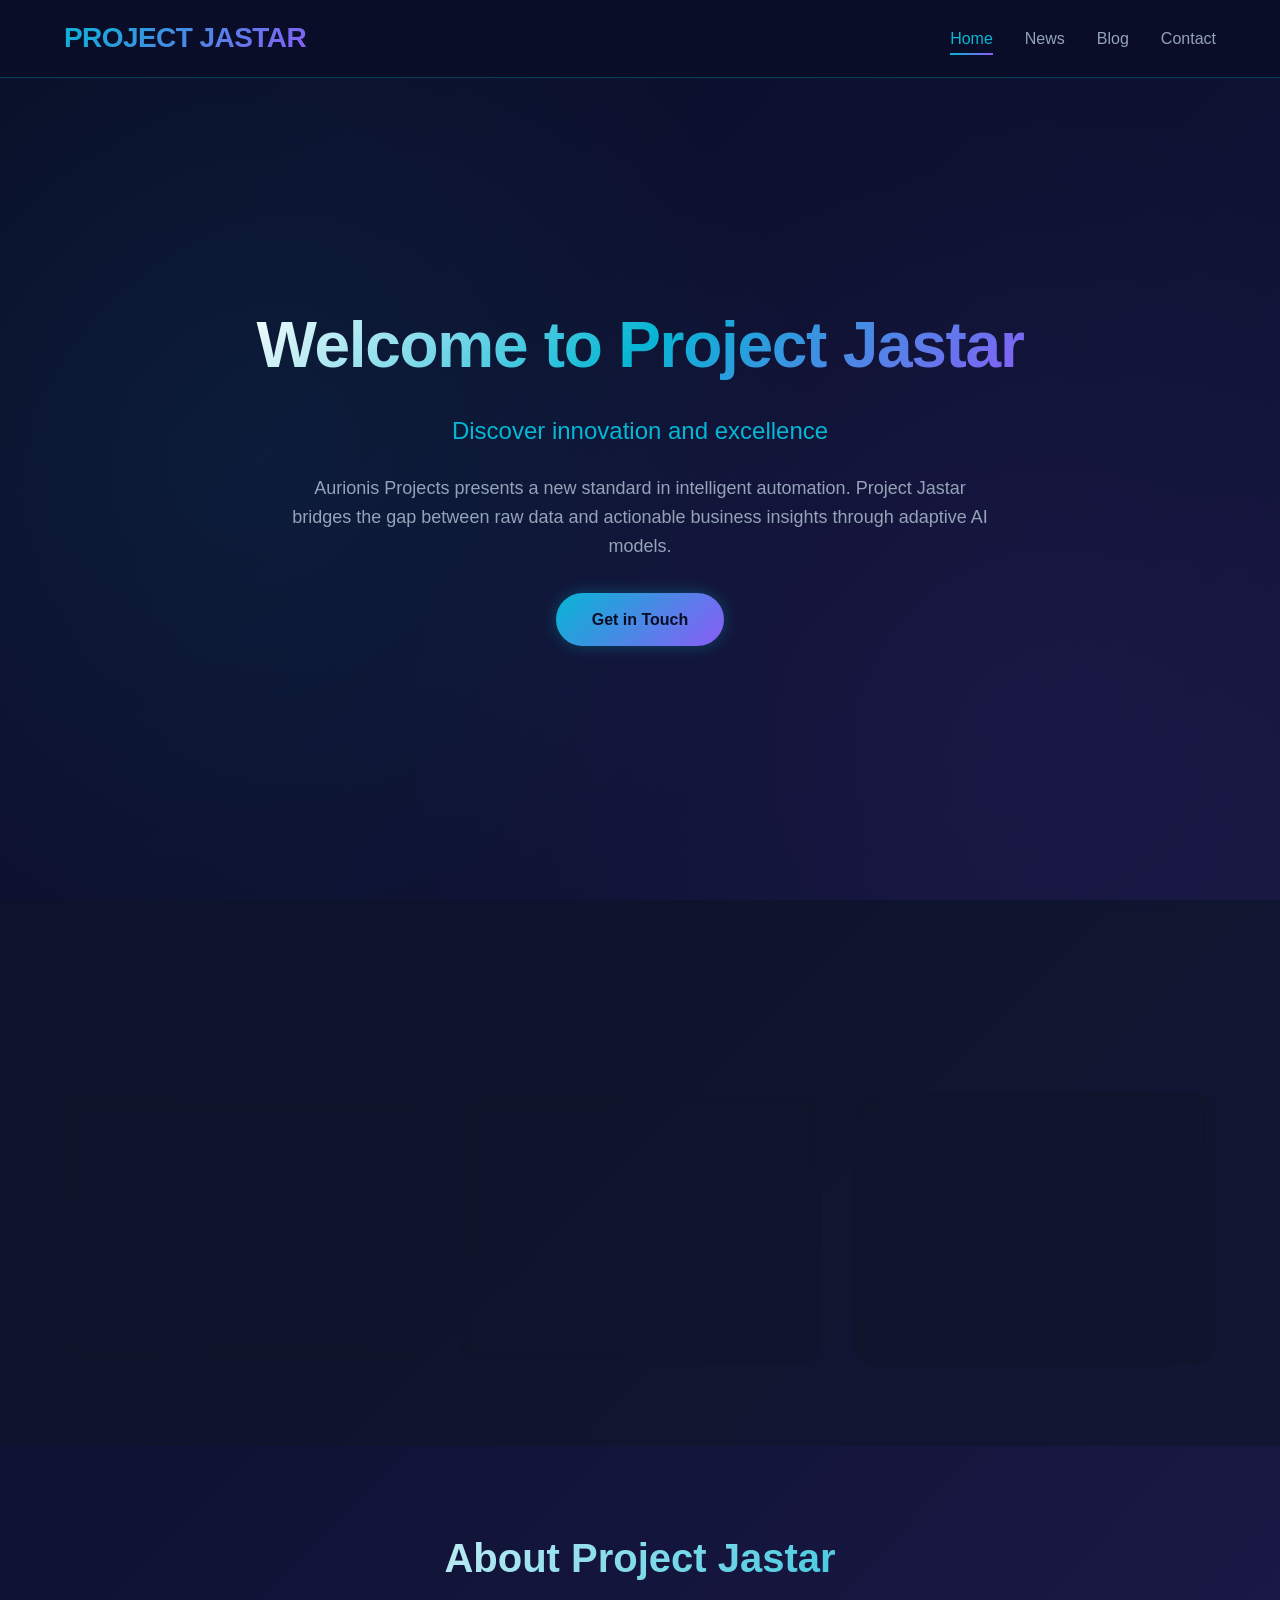
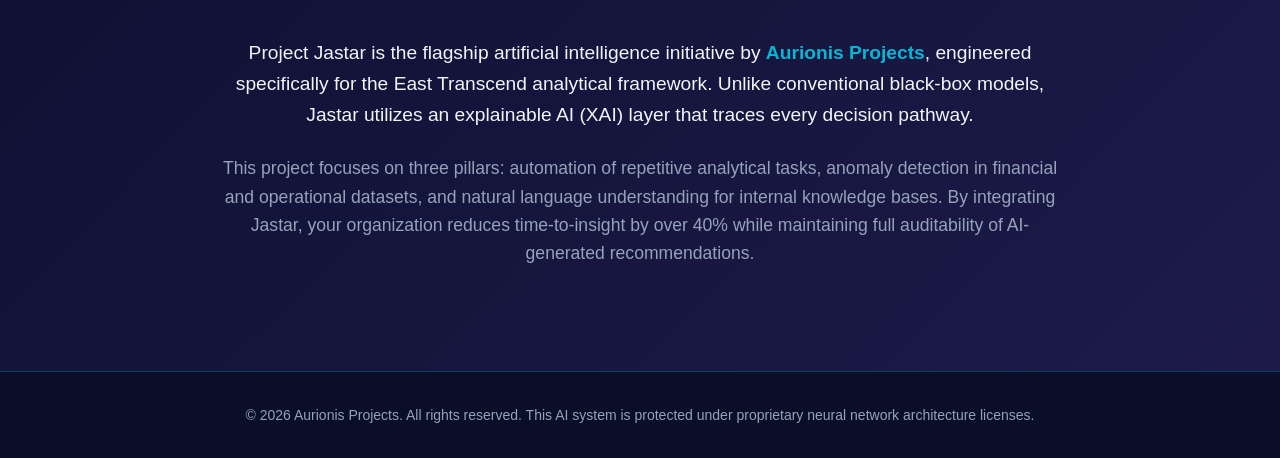
==== index.html @ d8befdd9 "Update footer copyright information" ====
<!DOCTYPE html>
<html lang="en">
<head>
    <meta charset="UTF-8">
    <meta name="viewport" content="width=device-width, initial-scale=1.0">
    <!-- SEO & AI Meta Tags -->
    <meta name="description" content="Project Jastar by Aurionis Projects: AI-driven process automation, predictive analytics, and intelligent system integration for enterprise solutions.">
    <meta name="keywords" content="AI, Automation, Predictive Analytics, Aurionis, Jastar, East Transcend, Machine Learning">
    <meta name="author" content="Aurionis Projects">
    <title>Project Jastar - AI Innovation by Aurionis</title>
    <link rel="stylesheet" href="styles.css">
</head>
<body>
    <!-- Navigation -->
    <nav class="navbar">
        <div class="container">
            <div class="logo">Project Jastar</div>
            <ul class="nav-menu">
                <li><a href="index.html" aria-current="page">Home</a></li>
                <li><a href="news.html">News</a></li>
                <li><a href="blog.html">Blog</a></li>
                <li><a href="contact.html">Contact</a></li>
            </ul>
        </div>
    </nav>

    <!-- Hero Section -->
    <section class="hero">
        <div class="container">
            <h1>Welcome to Project Jastar</h1>
            <p>Discover innovation and excellence</p>
            <p class="hero-subtitle">Aurionis Projects presents a new standard in intelligent automation. Project Jastar bridges the gap between raw data and actionable business insights through adaptive AI models.</p>
            <a href="contact.html" class="cta-button">Get in Touch</a>
        </div>
    </section>

    <!-- Features Section (AI Enhanced) -->
    <section class="features">
        <div class="container">
            <h2>Our Features</h2>
            <div class="features-grid">
                <div class="feature-card">
                    <h3>🚀 Fast & Reliable</h3>
                    <p><strong>AI Inference at Scale:</strong> Low-latency AI processing. Our infrastructure supports real-time data streams with sub-second response times, ensuring every automated decision meets Aurionis standards for continuity and uptime.</p>
                </div>
                <div class="feature-card">
                    <h3>💡 Innovative</h3>
                    <p><strong>Neural Architecture:</strong> Next-generation learning. We employ dynamic neural networks that adapt to new information without full retraining, allowing Project Jastar to recognize emerging patterns in your data streams continuously.</p>
                </div>
                <div class="feature-card">
                    <h3>🤝 Community</h3>
                    <p><strong>Open Integration:</strong> Collaborative AI ecosystem. Designed for seamless integration with existing developer tools and data sources. Our community contributes to a growing library of connectors for extensible AI.</p>
                </div>
            </div>
        </div>
    </section>

    <!-- About Section (AI Elaboration) -->
    <section class="about">
        <div class="container">
            <h2>About Project Jastar</h2>
            <p>Project Jastar is the flagship artificial intelligence initiative by <strong>Aurionis Projects</strong>, engineered specifically for the East Transcend analytical framework. Unlike conventional black-box models, Jastar utilizes an explainable AI (XAI) layer that traces every decision pathway.</p>
            <p>This project focuses on three pillars: automation of repetitive analytical tasks, anomaly detection in financial and operational datasets, and natural language understanding for internal knowledge bases. By integrating Jastar, your organization reduces time-to-insight by over 40% while maintaining full auditability of AI-generated recommendations.</p>
        </div>
    </section>

    <!-- Footer -->
    <footer class="footer">
        <div class="container">
            <p>&copy; 2026 Aurionis Projects. All rights reserved. This AI system is protected under proprietary neural network architecture licenses.</p>
        </div>
    </footer>
</body>
</html>
---- styles.css ----
/* ============================================
   Project Jastar - Aurionis Projects
   Modern AI/Tech Company Theme
   ============================================ */

/* CSS Variables (Design Tokens) */
:root {
    --primary-dark: #0a0e27;
    --primary-deep: #0f1235;
    --primary-blue: #1e3a8a;
    --accent-cyan: #06b6d4;
    --accent-purple: #8b5cf6;
    --accent-glow: #00e5ff;
    --text-light: #f1f5f9;
    --text-gray: #94a3b8;
    --text-white: #ffffff;
    --card-bg: rgba(30, 41, 59, 0.5);
    --border-glow: rgba(6, 182, 212, 0.3);
    --gradient-hero: linear-gradient(135deg, #0a0e27 0%, #0f1235 50%, #1e1b4b 100%);
    --gradient-card: linear-gradient(145deg, rgba(30, 41, 59, 0.8) 0%, rgba(15, 23, 42, 0.9) 100%);
    --shadow-glow: 0 0 20px rgba(6, 182, 212, 0.2);
    --shadow-lg: 0 25px 50px -12px rgba(0, 0, 0, 0.5);
}

/* Reset & Base Styles */
* {
    margin: 0;
    padding: 0;
    box-sizing: border-box;
}

body {
    font-family: 'Inter', -apple-system, BlinkMacSystemFont, 'Segoe UI', Roboto, Helvetica, Arial, sans-serif;
    background: var(--gradient-hero);
    color: var(--text-light);
    line-height: 1.6;
    overflow-x: hidden;
}

/* Custom Scrollbar */
::-webkit-scrollbar {
    width: 8px;
}

::-webkit-scrollbar-track {
    background: var(--primary-dark);
}

::-webkit-scrollbar-thumb {
    background: var(--accent-cyan);
    border-radius: 4px;
}

::-webkit-scrollbar-thumb:hover {
    background: var(--accent-purple);
}

/* Container */
.container {
    max-width: 1200px;
    margin: 0 auto;
    padding: 0 24px;
}

/* ============================================
   Navigation Bar
   ============================================ */
.navbar {
    position: fixed;
    top: 0;
    width: 100%;
    background: rgba(10, 14, 39, 0.95);
    backdrop-filter: blur(12px);
    border-bottom: 1px solid var(--border-glow);
    z-index: 1000;
    padding: 16px 0;
    transition: all 0.3s ease;
}

.navbar .container {
    display: flex;
    justify-content: space-between;
    align-items: center;
    flex-wrap: wrap;
}

.logo {
    font-size: 1.75rem;
    font-weight: 800;
    background: linear-gradient(135deg, var(--accent-cyan) 0%, var(--accent-purple) 100%);
    -webkit-background-clip: text;
    background-clip: text;
    color: transparent;
    letter-spacing: -0.02em;
    text-transform: uppercase;
}

.nav-menu {
    display: flex;
    gap: 32px;
    list-style: none;
}

.nav-menu a {
    color: var(--text-gray);
    text-decoration: none;
    font-weight: 500;
    transition: all 0.3s ease;
    position: relative;
}

.nav-menu a:hover,
.nav-menu a[aria-current="page"] {
    color: var(--accent-cyan);
}

.nav-menu a::after {
    content: '';
    position: absolute;
    bottom: -8px;
    left: 0;
    width: 0;
    height: 2px;
    background: linear-gradient(90deg, var(--accent-cyan), var(--accent-purple));
    transition: width 0.3s ease;
}

.nav-menu a:hover::after,
.nav-menu a[aria-current="page"]::after {
    width: 100%;
}

/* ============================================
   Hero Section
   ============================================ */
.hero {
    min-height: 100vh;
    display: flex;
    align-items: center;
    text-align: center;
    padding: 120px 0 80px;
    position: relative;
    overflow: hidden;
}

/* Animated background effect */
.hero::before {
    content: '';
    position: absolute;
    top: 0;
    left: 0;
    width: 100%;
    height: 100%;
    background: radial-gradient(circle at 20% 50%, rgba(6, 182, 212, 0.08) 0%, transparent 50%),
                radial-gradient(circle at 80% 80%, rgba(139, 92, 246, 0.08) 0%, transparent 50%);
    pointer-events: none;
}

.hero .container {
    position: relative;
    z-index: 1;
}

.hero h1 {
    font-size: 4rem;
    font-weight: 800;
    background: linear-gradient(135deg, var(--text-white) 0%, var(--accent-cyan) 50%, var(--accent-purple) 100%);
    -webkit-background-clip: text;
    background-clip: text;
    color: transparent;
    margin-bottom: 16px;
    letter-spacing: -0.02em;
}

.hero p:first-of-type {
    font-size: 1.5rem;
    color: var(--accent-cyan);
    margin-bottom: 24px;
    font-weight: 500;
}

.hero-subtitle {
    font-size: 1.125rem;
    max-width: 700px;
    margin: 0 auto 32px;
    color: var(--text-gray);
}

.cta-button {
    display: inline-block;
    padding: 14px 36px;
    background: linear-gradient(135deg, var(--accent-cyan), var(--accent-purple));
    color: var(--primary-dark);
    text-decoration: none;
    font-weight: 700;
    border-radius: 40px;
    transition: all 0.3s ease;
    box-shadow: 0 0 15px rgba(6, 182, 212, 0.3);
}

.cta-button:hover {
    transform: translateY(-3px);
    box-shadow: 0 0 30px rgba(6, 182, 212, 0.5);
    color: var(--primary-dark);
}

/* ============================================
   Features Section
   ============================================ */
.features {
    padding: 80px 0;
    background: rgba(15, 23, 42, 0.6);
    backdrop-filter: blur(4px);
}

.features h2,
.about h2 {
    text-align: center;
    font-size: 2.5rem;
    font-weight: 700;
    margin-bottom: 48px;
    background: linear-gradient(135deg, var(--text-white), var(--accent-cyan));
    -webkit-background-clip: text;
    background-clip: text;
    color: transparent;
}

.features-grid {
    display: grid;
    grid-template-columns: repeat(auto-fit, minmax(300px, 1fr));
    gap: 32px;
}

.feature-card {
    background: var(--gradient-card);
    backdrop-filter: blur(8px);
    padding: 32px 24px;
    border-radius: 24px;
    border: 1px solid var(--border-glow);
    transition: all 0.3s ease;
    text-align: center;
}

.feature-card:hover {
    transform: translateY(-8px);
    border-color: var(--accent-cyan);
    box-shadow: var(--shadow-glow);
}

.feature-card h3 {
    font-size: 1.5rem;
    margin-bottom: 16px;
    color: var(--accent-cyan);
}

.feature-card p {
    color: var(--text-gray);
    font-size: 0.95rem;
    line-height: 1.6;
}

.feature-card strong {
    color: var(--text-white);
    display: block;
    margin-bottom: 8px;
}

/* ============================================
   About Section
   ============================================ */
.about {
    padding: 80px 0;
}

.about .container {
    max-width: 900px;
    text-align: center;
}

.about p {
    font-size: 1.1rem;
    color: var(--text-gray);
    margin-bottom: 24px;
}

.about p:first-of-type {
    font-size: 1.2rem;
    color: var(--text-light);
}

.about strong {
    color: var(--accent-cyan);
}

/* ============================================
   Footer
   ============================================ */
.footer {
    padding: 32px 0;
    text-align: center;
    border-top: 1px solid var(--border-glow);
    background: rgba(10, 14, 39, 0.95);
}

.footer p {
    color: var(--text-gray);
    font-size: 0.875rem;
}

/* ============================================
   Responsive Design
   ============================================ */
@media (max-width: 768px) {
    .navbar .container {
        flex-direction: column;
        gap: 16px;
    }
    
    .nav-menu {
        gap: 24px;
        flex-wrap: wrap;
        justify-content: center;
    }
    
    .hero {
        padding: 140px 0 60px;
    }
    
    .hero h1 {
        font-size: 2.5rem;
    }
    
    .hero p:first-of-type {
        font-size: 1.25rem;
    }
    
    .features h2,
    .about h2 {
        font-size: 2rem;
    }
    
    .features-grid {
        grid-template-columns: 1fr;
        gap: 24px;
    }
    
    .feature-card {
        padding: 24px 20px;
    }
}

@media (max-width: 480px) {
    .container {
        padding: 0 16px;
    }
    
    .hero h1 {
        font-size: 1.75rem;
    }
    
    .cta-button {
        padding: 12px 28px;
        font-size: 0.875rem;
    }
    
    .feature-card h3 {
        font-size: 1.25rem;
    }
}

/* ============================================
   Animation Classes (for future use)
   ============================================ */
@keyframes fadeInUp {
    from {
        opacity: 0;
        transform: translateY(30px);
    }
    to {
        opacity: 1;
        transform: translateY(0);
    }
}

.feature-card,
.hero .container,
.about .container {
    animation: fadeInUp 0.6s ease-out forwards;
}

.hero .container {
    animation-delay: 0.1s;
}

.feature-card:nth-child(1) { animation-delay: 0.2s; }
.feature-card:nth-child(2) { animation-delay: 0.35s; }
.feature-card:nth-child(3) { animation-delay: 0.5s; }
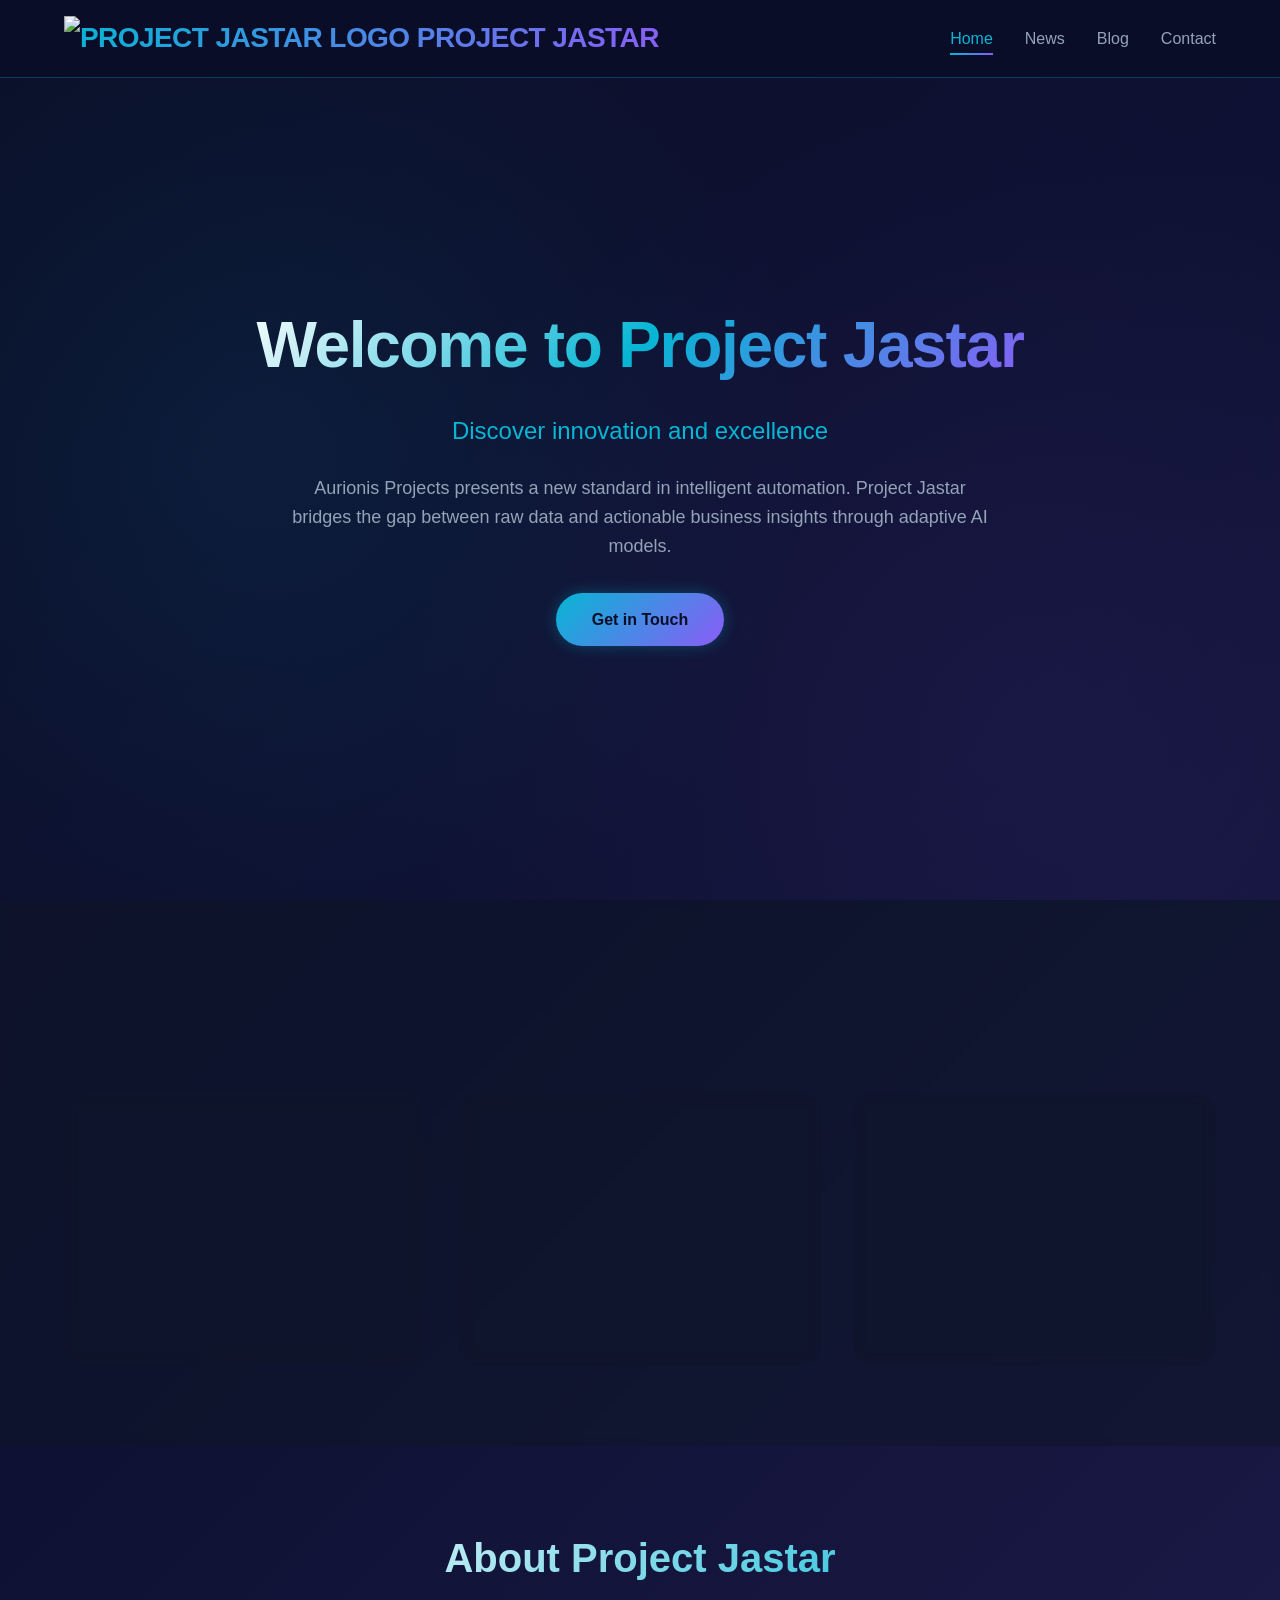
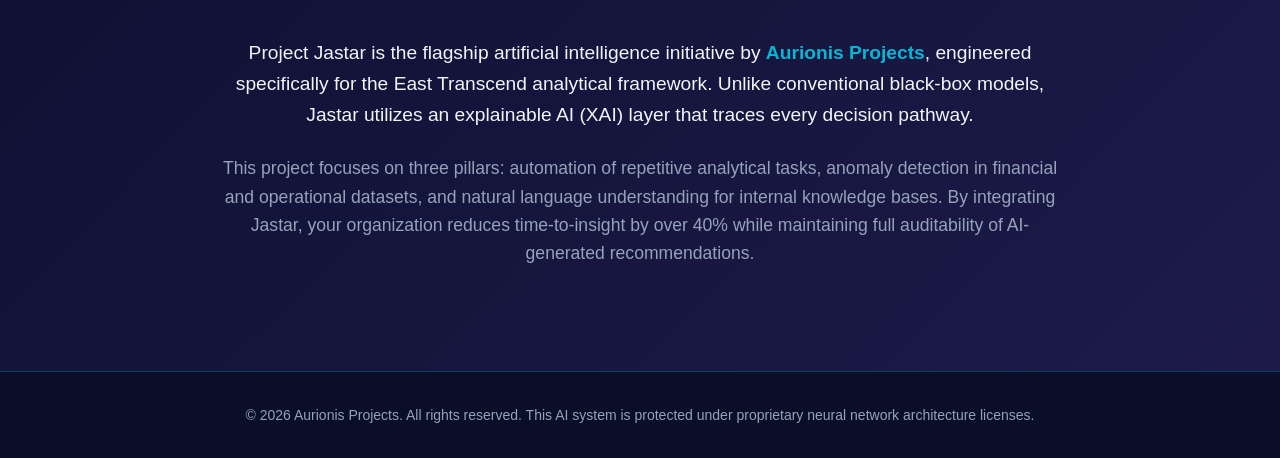
==== commit 5346cdd9: "Update logo section in index.html" ====
--- a/index.html
+++ b/index.html
@@ -14,7 +14,10 @@
     <!-- Navigation -->
     <nav class="navbar">
         <div class="container">
-            <div class="logo">Project Jastar</div>
+            <div class="logo">
+    <img src="logo.png" alt="Project Jastar Logo" class="logo-img">
+    Project Jastar
+</div>
             <ul class="nav-menu">
                 <li><a href="index.html" aria-current="page">Home</a></li>
                 <li><a href="news.html">News</a></li>
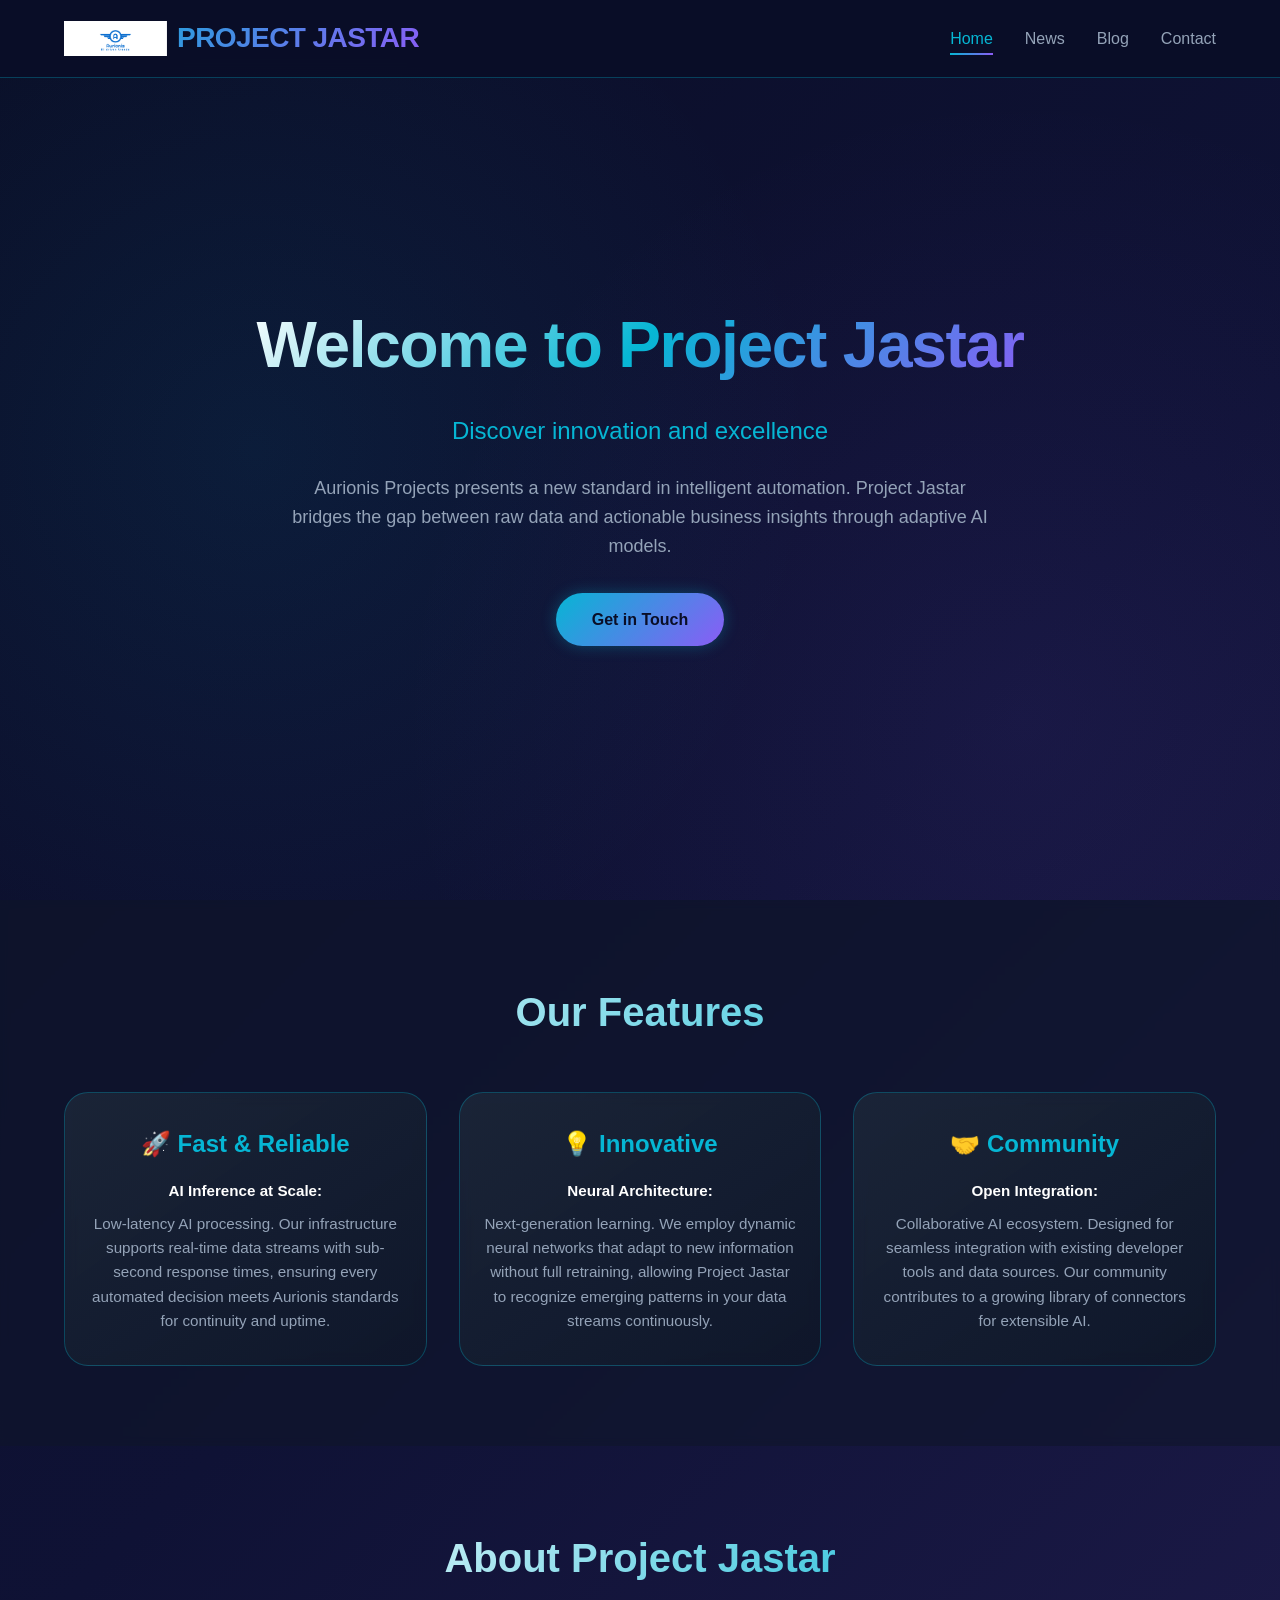
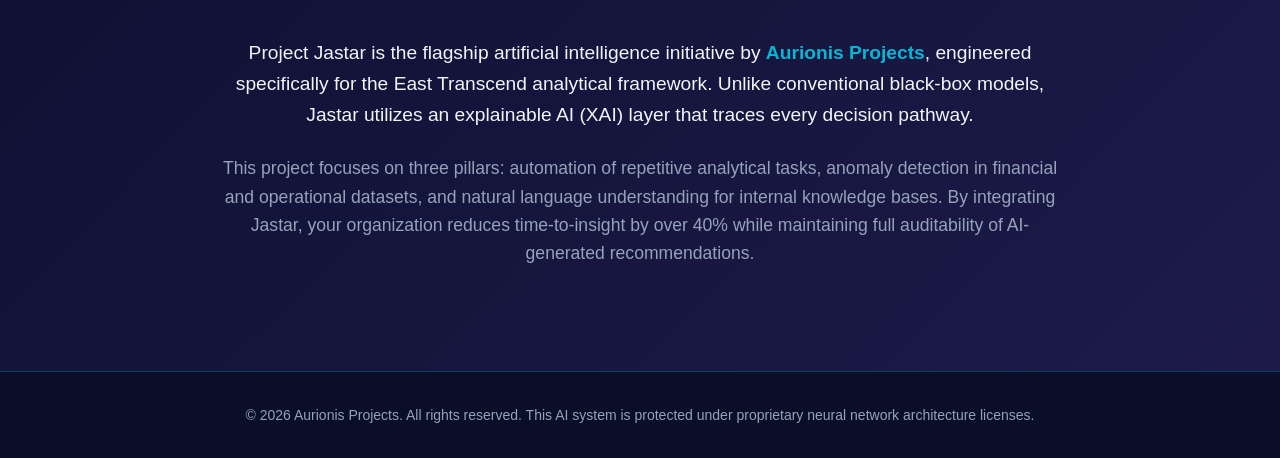
==== commit d3c55594: "Update logo image in index.html" ====
--- a/index.html
+++ b/index.html
@@ -14,8 +14,8 @@
     <!-- Navigation -->
     <nav class="navbar">
         <div class="container">
-            <div class="logo">
-    <img src="logo.png" alt="Project Jastar Logo" class="logo-img">
+  <div class="logo">
+    <img src="horizontal.png" alt="Project Jastar Logo" class="logo-img">
     Project Jastar
 </div>
             <ul class="nav-menu">
--- a/styles.css
+++ b/styles.css
@@ -94,7 +94,16 @@
     letter-spacing: -0.02em;
     text-transform: uppercase;
 }
-
+.logo {
+    display: flex;
+    align-items: center;
+    gap: 10px;
+}
+
+.logo-img {
+    height: 35px;
+    width: auto;
+}
 .nav-menu {
     display: flex;
     gap: 32px;
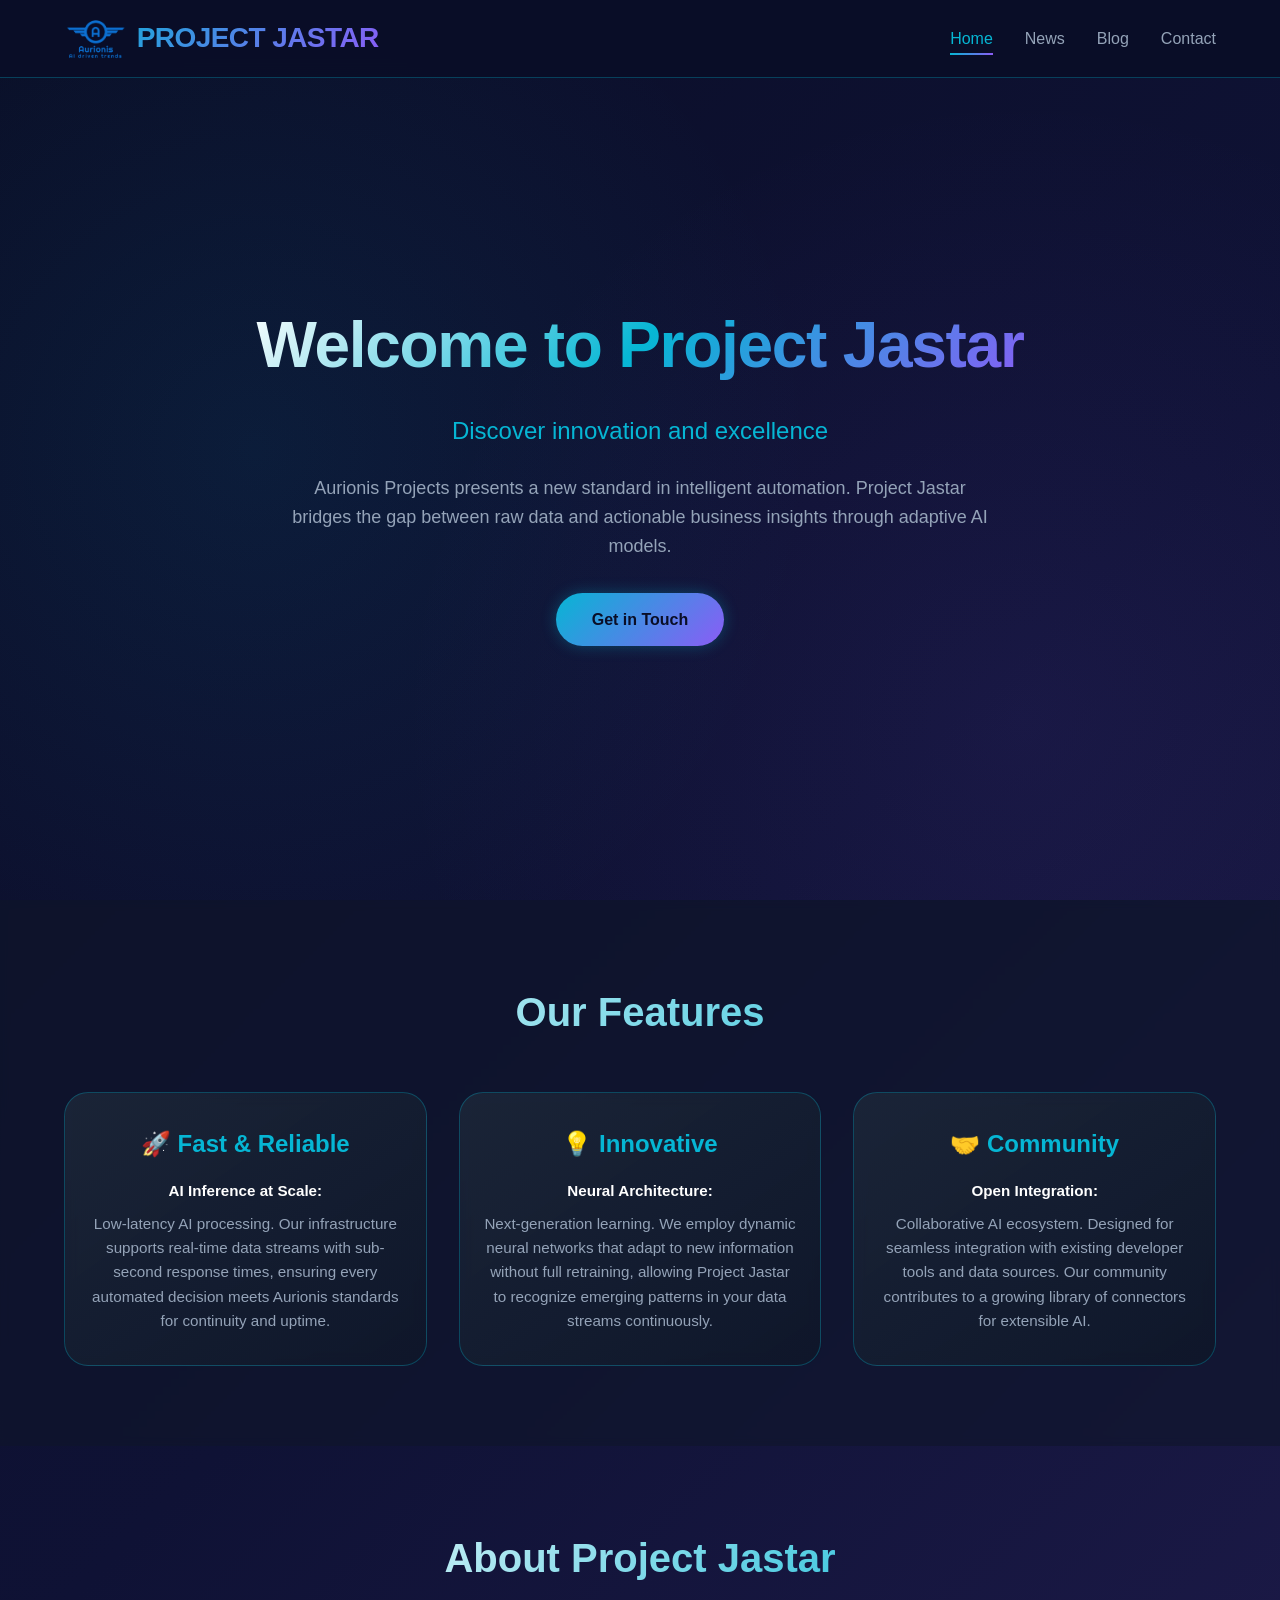
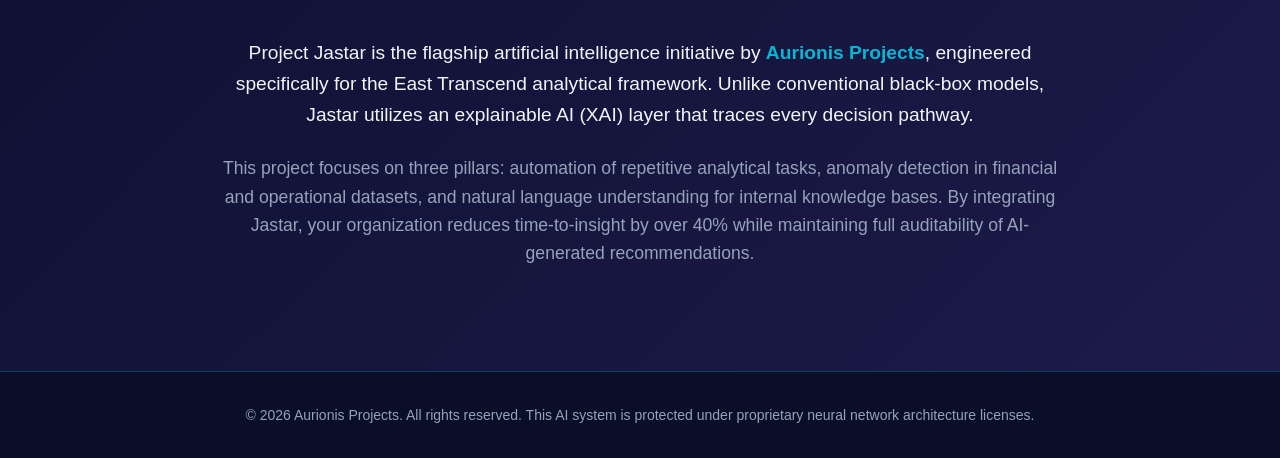
==== commit 21ef8580: "Add favicon link to index.html" ====
--- a/index.html
+++ b/index.html
@@ -1,6 +1,7 @@
 <!DOCTYPE html>
 <html lang="en">
 <head>
+    <link rel="icon" href="/favicon.ico" />
     <meta charset="UTF-8">
     <meta name="viewport" content="width=device-width, initial-scale=1.0">
     <!-- SEO & AI Meta Tags -->
--- a/styles.css
+++ b/styles.css
@@ -101,7 +101,7 @@
 }
 
 .logo-img {
-    height: 35px;
+    height: 45px;
     width: auto;
 }
 .nav-menu {
